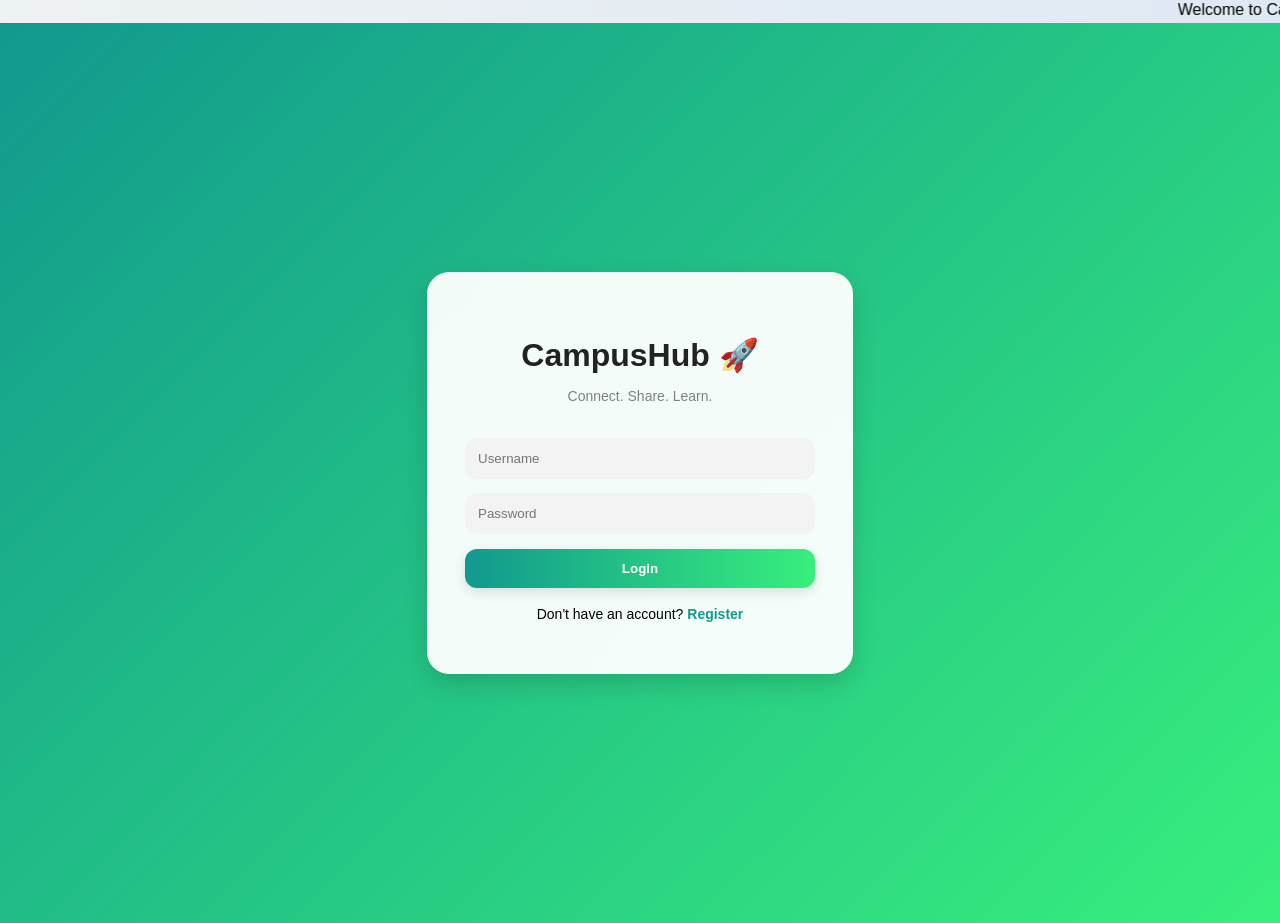
==== templates/login.html @ 4258df91 "Initial commit - CampusHub project" ====
<!DOCTYPE html>
<html>
<head>
    <title>Login - CampusHub</title>
    <link rel="stylesheet" href="/static/style.css">
</head>
<body>
<marquee behavior="scroll" direction="left" class="marquee">Welcome to CampusHub - Your Campus, Your Community! 🌟</marquee>
<div class="login-container">
    <div class="login-box">
        <h2>CampusHub 🚀</h2>
        <p class="subtitle">Connect. Share. Learn.</p>

        <form action="/login" method="POST">
            <input type="text" name="username" placeholder="Username" required>
            <input type="password" name="password" placeholder="Password" required>

            <button>Login</button>
        </form>

        <p class="register-text">
            Don't have an account? <a href="/register">Register</a>
        </p>
    </div>
</div>

</body>
</html>
---- static/style.css ----
body {
    font-family: 'Segoe UI', sans-serif;
    background: linear-gradient(to right, #eef2f3, #dfe9f3);
    margin: 0;
    padding: 0;
    transition: 0.3s;
}

/* NAVBAR */

.navbar {
    background: linear-gradient(90deg, #11998e, #38ef7d);
    color: white;
    padding: 14px;
    text-align: center;
    font-size: 26px;
    font-weight: bold;
    box-shadow: 0 4px 15px rgba(0,0,0,0.15);
}

/* MAIN CONTAINER */

.container {
    width: 850px;
    margin: auto;
    margin-top: 30px;
}

/* HEADING */

h2 {
    font-size: 34px;
    margin-bottom: 20px;
    color: #222;
}

/* POST BOX */

.post-box {
    background: rgba(255,255,255,0.92);
    backdrop-filter: blur(8px);
    padding: 24px;
    border-radius: 22px;
    margin-bottom: 25px;
    box-shadow: 0 8px 20px rgba(0,0,0,0.08);
}

/* TEXTAREA */

textarea {
    width: 100%;
    height: 130px;
    padding: 16px;
    border-radius: 16px;
    border: none;
    resize: none;
    font-size: 15px;
    outline: none;
    background: #f9f9f9;
    box-shadow: inset 0 2px 5px rgba(0,0,0,0.05);
    box-sizing: border-box;
}

textarea:focus {
    box-shadow: 0 0 0 2px #38ef7d;
}

/* OPTIONS */

.options {
    display: flex;
    justify-content: space-between;
    align-items: center;
    margin-top: 16px;
}

select {
    padding: 10px 14px;
    border-radius: 10px;
    border: none;
    background: #f3f3f3;
    font-weight: bold;
}

.anonymous-label {
    font-size: 14px;
    font-weight: 500;
}

/* BUTTON */

button {
    margin-top: 15px;
    padding: 12px 24px;
    background: linear-gradient(90deg, #11998e, #38ef7d);
    color: white;
    border: none;
    border-radius: 12px;
    cursor: pointer;
    transition: all 0.3s ease;
    font-weight: bold;
    box-shadow: 0 4px 12px rgba(0,0,0,0.12);
}

button:hover {
    transform: translateY(-2px) scale(1.03);
}

/* POST CARD */

.post-card {
    background: rgba(255,255,255,0.95);
    backdrop-filter: blur(8px);
    padding: 24px;
    border-radius: 22px;
    margin-bottom: 28px;
    overflow: hidden;
    box-shadow: 0 8px 20px rgba(0,0,0,0.08);
    transition: all 0.3s ease;
    border: 1px solid rgba(255,255,255,0.2);
    width: 100%;
    box-sizing: border-box;
}

.post-card:hover {
    transform: translateY(-4px);
}

/* HEADER */

.post-header {
    display: flex;
    justify-content: space-between;
    align-items: center;
}

.user {
    font-weight: bold;
    font-size: 21px;
}

/* CATEGORY */

.category {
    display: inline-block;
    background: #e8f5e9;
    color: #2e7d32;
    padding: 6px 14px;
    border-radius: 25px;
    font-size: 12px;
    font-weight: bold;
    margin-top: 8px;
}

/* CONTENT */

.content {
    margin-top: 16px;
    font-size: 16px;
    line-height: 1.7;
}

/* IMAGE */

.post-image {
    width: 100%;
    max-height: 450px;
    object-fit: cover;
    border-radius: 16px;
    margin-top: 16px;
    box-shadow: 0 4px 12px rgba(0,0,0,0.12);
}

/* ACTIONS */

.actions {
    margin-top: 16px;
}

.actions a {
    text-decoration: none;
    color: #11998e;
    font-weight: bold;
    margin-right: 18px;
    transition: 0.3s;
}

.actions a:hover {
    color: #0a7c72;
}

/* COMMENT BOX */

.comment-box {
    display: flex;
    gap: 12px;
    margin-top: 18px;
    flex-wrap: wrap;
}

.comment-box input {
    flex: 1;
    padding: 13px;
    border-radius: 12px;
    border: none;
    background: #f3f3f3;
    outline: none;
}

/* COMMENTS */

.comment {
    margin-top: 12px;
    background: #f7f7f7;
    padding: 12px;
    border-radius: 12px;
    font-size: 14px;
    color: #444;
}

/* LOGIN PAGE */

.login-container {
    height: 100vh;
    display: flex;
    justify-content: center;
    align-items: center;
    background: linear-gradient(135deg, #11998e, #38ef7d);
}

.login-box {
    background: rgba(255,255,255,0.95);
    backdrop-filter: blur(10px);
    padding: 38px;
    border-radius: 22px;
    width: 350px;
    text-align: center;
    box-shadow: 0 10px 25px rgba(0,0,0,0.15);
}

.login-box h2 {
    margin-bottom: 5px;
    font-size: 32px;
}

.subtitle {
    color: gray;
    font-size: 14px;
    margin-bottom: 20px;
}

.login-box input {
    width: 100%;
    padding: 13px;
    margin-top: 14px;
    border: none;
    border-radius: 12px;
    background: #f3f3f3;
    outline: none;
    box-sizing: border-box;
}

.login-box button {
    width: 100%;
}

.register-text {
    margin-top: 18px;
    font-size: 14px;
}

.register-text a {
    color: #11998e;
    text-decoration: none;
    font-weight: bold;
}

/* FILTER */

.filter-box {
    display: flex;
    gap: 12px;
    align-items: center;
    margin-bottom: 20px;
    flex-wrap: wrap;
}

.filter-box a {
    text-decoration: none;
    background: white;
    padding: 10px 18px;
    border-radius: 30px;
    color: #333;
    font-weight: bold;
    box-shadow: 0 3px 8px rgba(0,0,0,0.08);
    transition: all 0.3s ease;
}

.filter-box a:hover {
    background: linear-gradient(90deg, #11998e, #38ef7d);
    color: white;
}

/* TIMESTAMP */

.time {
    color: gray;
    font-size: 12px;
    margin-top: 6px;
}

/* DELETE */

.delete-btn {
    color: red !important;
    font-weight: bold;
}

/* DARK BUTTON */

.dark-btn {
    margin-top: 0;
}

/* DARK MODE */

.dark-mode {
    background: #0f172a;
    color: white;
}

.dark-mode .post-card,
.dark-mode .post-box,
.dark-mode .login-box {
    background: rgba(30,30,30,0.95);
    color: white;
}

.dark-mode textarea,
.dark-mode input,
.dark-mode select {
    background: #2b2b2b;
    color: white;
    border: none;
}

.dark-mode .comment {
    background: #2b2b2b;
    color: white;
}

.dark-mode .filter-box a {
    background: #2b2b2b;
    color: white;
}

.dark-mode .search-box input {
    background: #2b2b2b;
    color: white;
}

/* ANSWER IMAGE */

.answer-image {
    width: 100%;
    max-height: 320px;
    object-fit: cover;
    margin-top: 12px;
    border-radius: 14px;
}

/* COMMENT TOP */

.comment-top {
    display: flex;
    justify-content: space-between;
    align-items: center;
}

.delete-comment {
    text-decoration: none;
    color: red;
    font-size: 14px;
}

/* SEARCH */

.search-box {
    margin: 20px 0;
}

.search-box form {
    display: flex;
    gap: 12px;
}

.search-box input {
    flex: 1;
    padding: 15px;
    border-radius: 14px;
    border: none;
    outline: none;
    background: white;
    box-shadow: 0 3px 10px rgba(0,0,0,0.08);
}

/* PROFILE */

.profile-section {
    display: flex;
    align-items: center;
    gap: 12px;
}

.profile-pic {
    width: 55px;
    height: 55px;
    border-radius: 50%;
    object-fit: cover;
    border: 3px solid #38ef7d;
}

/* SOLVE */

.solve-btn {
    color: green;
    text-decoration: none;
    font-weight: bold;
}

.solved-badge {
    color: green;
    font-weight: bold;
    margin-top: 8px;
}

/* FEED */

.feed {
    margin-top: 25px;
}

/* FILE INPUT */

.file-input {
    margin-top: 12px;
    font-size: 14px;
}

/* MOBILE */

@media(max-width: 768px) {

    .container {
        width: 92%;
    }

    .comment-box {
        flex-direction: column;
    }

    .search-box form {
        flex-direction: column;
    }

}

/* BACKGROUND DECORATION */
/*
body::before {
    content: "";
    position: fixed;
    width: 500px;
    height: 500px;
    background: rgba(56, 239, 125, 0.15);
    border-radius: 50%;
    top: -120px;
    left: -120px;
    z-index: -1;
    filter: blur(80px);
}

body::after {
    content: "";
    position: fixed;
    width: 450px;
    height: 450px;
    background: rgba(17, 153, 142, 0.15);
    border-radius: 50%;
    bottom: -100px;
    right: -100px;
    z-index: -1;
    filter: blur(80px);
}



.container {
    position: relative;
    z-index: 1;
}


h2 {
    font-size: 40px;
    font-weight: 800;
    background: linear-gradient(90deg, #11998e, #38ef7d);
    -webkit-background-clip: text;
    -webkit-text-fill-color: transparent;
    margin-bottom: 25px;
}

/* POST BOX ANIMATION

.post-box {
    animation: fadeUp 0.5s ease;
}

.post-card {
    position: relative;
    overflow: hidden;
}

.post-card::before {
    content: "";
    position: absolute;
    top: 0;
    left: 0;
    width: 6px;
    height: 100%;
    background: linear-gradient(#11998e, #38ef7d);
}



.profile-section {
    display: flex;
    align-items: center;
    gap: 14px;
    margin-bottom: 10px;
}

.user {
    font-size: 24px;
    font-weight: 700;
}



.search-box input {
    transition: 0.3s;
}

.search-box input:focus {
    transform: scale(1.01);
    box-shadow: 0 0 0 3px rgba(56,239,125,0.3);
}



.filter-box a:hover,
.filter-box a.active {
    background: linear-gradient(90deg, #11998e, #38ef7d);
    color: white;
    transform: translateY(-2px);
}

/* POST BUTTON 

button {
    position: relative;
    overflow: hidden;
}

button::after {
    content: "";
    position: absolute;
    width: 100%;
    height: 100%;
    top: 0;
    left: -100%;
    background: rgba(255,255,255,0.2);
    transition: 0.4s;
}

button:hover::after {
    left: 100%;
}



.comments-section {
    margin-top: 18px;
    border-top: 1px solid #eee;
    padding-top: 15px;
}



.comment {
    transition: 0.3s;
}

.comment:hover {
    transform: translateX(5px);
    background: #f0fdf4;
}



.dark-mode {
    background: linear-gradient(to right, #0f172a, #111827);
}

.dark-mode .post-card,
.dark-mode .post-box,
.dark-mode .search-box input {
    background: rgba(25,25,25,0.95);
    color: white;
}

.dark-mode .comment {
    background: #1f2937;
}

.dark-mode .comment:hover {
    background: #273549;
}

.dark-mode .filter-box a {
    background: #1f2937;
}

.dark-mode h2 {
    background: linear-gradient(90deg, #38ef7d, #4ade80);
    -webkit-background-clip: text;
    -webkit-text-fill-color: transparent;
}



@keyframes fadeUp {
    from {
        opacity: 0;
        transform: translateY(20px);
    }

    to {
        opacity: 1;
        transform: translateY(0);
    }
} */
 .leaderboard{
    background:white;
    padding:20px;
    border-radius:20px;
    margin-bottom:25px;
    box-shadow:0 8px 25px rgba(0,0,0,0.08);
}

.leaderboard h3{
    margin-bottom:15px;
}

.leader-card{
    display:flex;
    justify-content:space-between;
    padding:12px;
    background:#f7f7f7;
    border-radius:12px;
    margin-bottom:10px;
    font-weight:600;
}

.save-btn{
    color:#ff4081;
    font-weight:700;
    margin-left:15px;
    text-decoration:none;
}
/* ================================
   PROFILE PAGE - MODERN UI
   Add this at the END of style.css
================================ */

.profile-page {
    display: flex;
    justify-content: center;
    align-items: flex-start;
    padding: 50px 20px;
    min-height: calc(100vh - 120px);
}

.profile-card-modern {
    width: 100%;
    max-width: 850px;
    background: #ffffff;
    border-radius: 30px;
    overflow: hidden;
    box-shadow: 0 25px 60px rgba(0, 0, 0, 0.12);
    animation: fadeInUp 0.6s ease;
}

/* Top gradient banner */
.profile-cover {
    height: 220px;
    background: linear-gradient(135deg, #667eea, #764ba2, #00c6ff);
    position: relative;
}

/* Content wrapper */
.profile-content {
    position: relative;
    text-align: center;
    padding: 0 50px 50px;
    margin-top: -90px; /* Pull content upward */
}

/* Large circular profile image */
.profile-large {
    width: 180px;
    height: 180px;
    border-radius: 50%;
    object-fit: cover;
    border: 8px solid #ffffff;
    box-shadow: 0 12px 35px rgba(0, 0, 0, 0.18);
    background: #fff;
}

/* Placeholder if no image */
.profile-placeholder {
    width: 180px;
    height: 180px;
    border-radius: 50%;
    background: linear-gradient(135deg, #4facfe, #00f2fe);
    color: white;
    font-size: 80px;
    display: flex;
    justify-content: center;
    align-items: center;
    margin: 0 auto;
    border: 8px solid #ffffff;
    box-shadow: 0 12px 35px rgba(0, 0, 0, 0.18);
}

/* Name */
.profile-name {
    margin-top: 20px;
    font-size: 42px;
    font-weight: 800;
    color: #1f2937;
}

/* Subtitle */
.profile-subtitle {
    margin-top: 8px;
    font-size: 16px;
    color: #6b7280;
    font-weight: 500;
}

/* Stats section */
.profile-stats {
    display: flex;
    justify-content: center;
    gap: 25px;
    margin-top: 35px;
    flex-wrap: wrap;
}

/* Each stat card */
.stat-box {
    background: linear-gradient(135deg, #f8fafc, #eef4ff);
    padding: 28px 36px;
    border-radius: 22px;
    min-width: 170px;
    box-shadow: 0 8px 25px rgba(0, 0, 0, 0.06);
    transition: 0.3s ease;
}

.stat-box:hover {
    transform: translateY(-6px);
    box-shadow: 0 16px 35px rgba(0, 0, 0, 0.10);
}

.stat-box h3 {
    margin: 0;
    font-size: 34px;
    font-weight: 800;
    color: #10b981;
}

.stat-box p {
    margin-top: 8px;
    font-size: 14px;
    color: #6b7280;
    font-weight: 600;
    text-transform: uppercase;
    letter-spacing: 0.6px;
}

/* Achievement badges */
.profile-badges {
    margin-top: 30px;
}

.badge {
    display: inline-block;
    margin: 6px;
    padding: 10px 18px;
    border-radius: 999px;
    background: linear-gradient(135deg, #10b981, #34d399);
    color: #ffffff;
    font-size: 14px;
    font-weight: 700;
    box-shadow: 0 6px 18px rgba(16, 185, 129, 0.25);
}

/* Back button */
.profile-back-btn {
    display: inline-block;
    margin-top: 35px;
    padding: 14px 30px;
    border-radius: 14px;
    background: linear-gradient(135deg, #667eea, #764ba2);
    color: #ffffff;
    text-decoration: none;
    font-weight: 700;
    font-size: 15px;
    box-shadow: 0 10px 25px rgba(102, 126, 234, 0.25);
    transition: 0.3s ease;
}

.profile-back-btn:hover {
    transform: translateY(-3px);
    box-shadow: 0 16px 30px rgba(102, 126, 234, 0.35);
}

/* Responsive */
@media (max-width: 768px) {
    .profile-content {
        padding: 0 25px 40px;
        margin-top: -70px;
    }

    .profile-large,
    .profile-placeholder {
        width: 140px;
        height: 140px;
    }

    .profile-name {
        font-size: 32px;
    }

    .stat-box {
        min-width: 140px;
        padding: 22px 20px;
    }

    .stat-box h3 {
        font-size: 28px;
    }
}
/* ==========================================
   NOTIFICATIONS PAGE - MODERN PROFESSIONAL UI
   Add this at the END of style.css
========================================== */

.notifications-page {
    display: flex;
    justify-content: center;
    padding: 50px 20px;
    min-height: calc(100vh - 120px);
}

.notifications-card {
    width: 100%;
    max-width: 900px;
    background: #ffffff;
    border-radius: 30px;
    box-shadow: 0 25px 60px rgba(0, 0, 0, 0.12);
    overflow: hidden;
    animation: fadeInUp 0.6s ease;
}

/* Header */
.notifications-header {
    display: flex;
    align-items: center;
    gap: 20px;
    padding: 35px 40px;
    background: linear-gradient(135deg, #667eea, #764ba2, #00c6ff);
    color: white;
}

.notification-icon {
    width: 70px;
    height: 70px;
    border-radius: 50%;
    background: rgba(255, 255, 255, 0.2);
    display: flex;
    justify-content: center;
    align-items: center;
    font-size: 32px;
    backdrop-filter: blur(8px);
}

.notifications-header h2 {
    margin: 0;
    font-size: 34px;
    font-weight: 800;
}

.notifications-header p {
    margin-top: 6px;
    font-size: 15px;
    opacity: 0.9;
}

/* List */
.notifications-list {
    padding: 25px;
}

/* Each notification */
.notification-item {
    display: flex;
    align-items: flex-start;
    gap: 18px;
    padding: 22px 24px;
    margin-bottom: 18px;
    background: linear-gradient(135deg, #f8fafc, #eef6ff);
    border-radius: 18px;
    border-left: 5px solid #10b981;
    box-shadow: 0 8px 20px rgba(0, 0, 0, 0.05);
    transition: 0.3s ease;
}

.notification-item:hover {
    transform: translateY(-3px);
    box-shadow: 0 14px 28px rgba(0, 0, 0, 0.08);
}

/* Green dot */
.notification-dot {
    width: 12px;
    height: 12px;
    margin-top: 7px;
    border-radius: 50%;
    background: #10b981;
    flex-shrink: 0;
    box-shadow: 0 0 12px rgba(16, 185, 129, 0.4);
}

/* Message text */
.notification-content {
    font-size: 16px;
    line-height: 1.7;
    color: #374151;
    font-weight: 500;
}

/* Empty state */
.empty-notifications {
    text-align: center;
    padding: 70px 30px;
}

.empty-icon {
    font-size: 72px;
    margin-bottom: 20px;
}

.empty-notifications h3 {
    font-size: 28px;
    margin-bottom: 12px;
    color: #1f2937;
}

.empty-notifications p {
    font-size: 16px;
    color: #6b7280;
    max-width: 500px;
    margin: 0 auto;
    line-height: 1.8;
}

/* Footer */
.notifications-footer {
    text-align: center;
    padding: 0 0 40px;
}

/* Mobile Responsive */
@media (max-width: 768px) {
    .notifications-header {
        flex-direction: column;
        text-align: center;
        padding: 30px 25px;
    }

    .notifications-header h2 {
        font-size: 28px;
    }

    .notifications-list {
        padding: 18px;
    }

    .notification-item {
        padding: 18px;
    }

    .notification-content {
        font-size: 15px;
    }
}
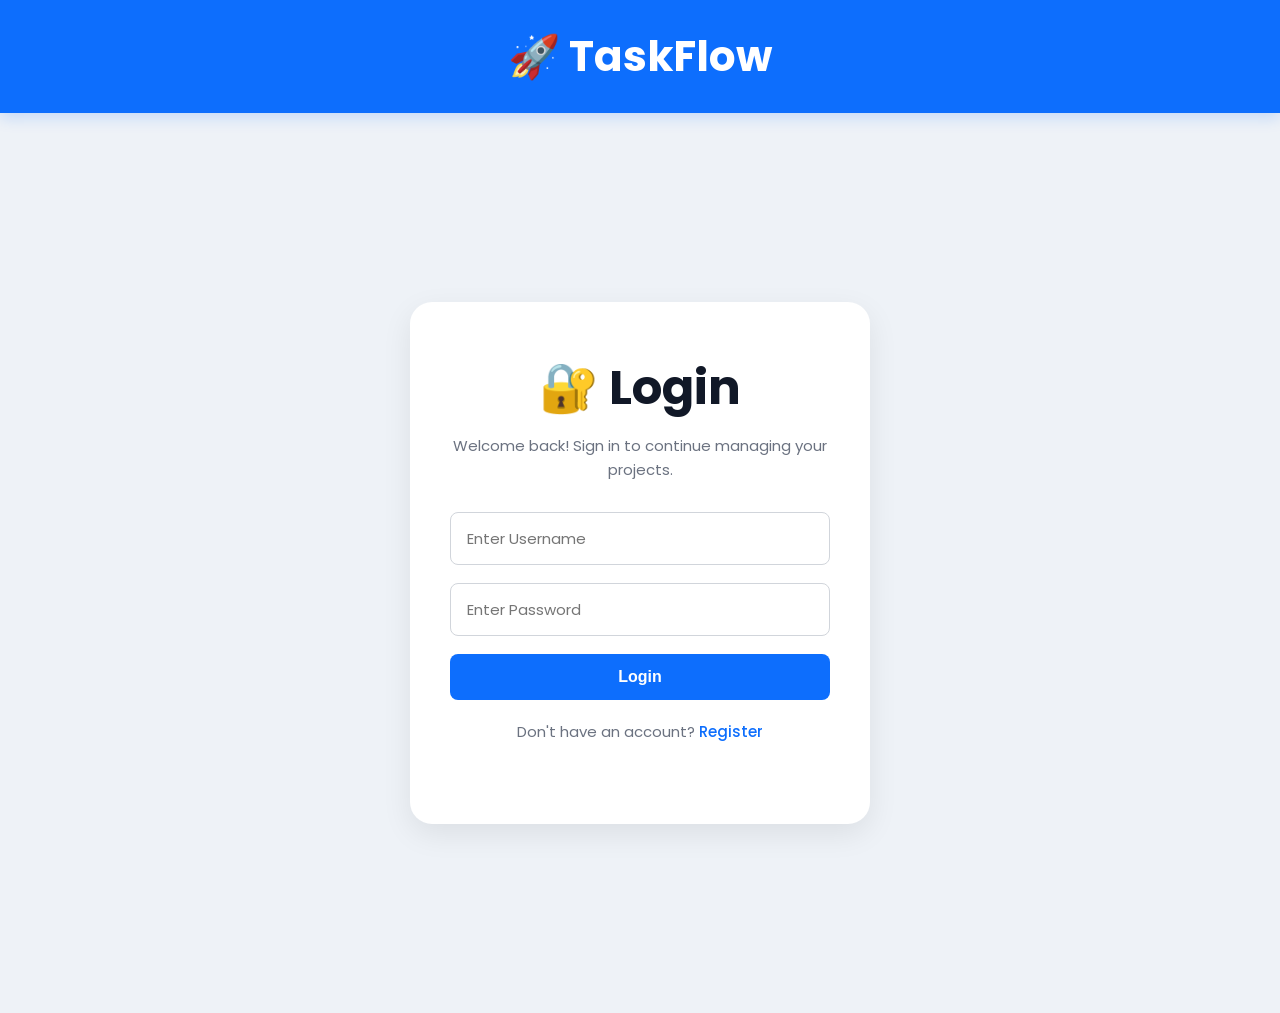
==== commit 1899a05b: "Initial commit of TaskFlow project" ====
--- a/templates/login.html
+++ b/templates/login.html
@@ -1,28 +1,48 @@
 <!DOCTYPE html>
-<html>
+<html lang="en">
 <head>
-    <title>Login - CampusHub</title>
-    <link rel="stylesheet" href="/static/style.css">
+    <meta charset="UTF-8">
+    <meta name="viewport" content="width=device-width, initial-scale=1.0">
+    <title>Login - TaskFlow</title>
+    <link rel="stylesheet" href="/static/styles.css">
 </head>
 <body>
-<marquee behavior="scroll" direction="left" class="marquee">Welcome to CampusHub - Your Campus, Your Community! 🌟</marquee>
-<div class="login-container">
-    <div class="login-box">
-        <h2>CampusHub 🚀</h2>
-        <p class="subtitle">Connect. Share. Learn.</p>
 
-        <form action="/login" method="POST">
-            <input type="text" name="username" placeholder="Username" required>
-            <input type="password" name="password" placeholder="Password" required>
+    <!-- Top Navbar -->
+    <div class="navbar">
+        🚀 TaskFlow
+    </div>
 
-            <button>Login</button>
-        </form>
+    <!-- Centered Login Card -->
+    <div class="auth-container">
+        <div class="auth-box">
+            <h1>🔐 Login</h1>
+            <p>Welcome back! Sign in to continue managing your projects.</p>
 
-        <p class="register-text">
-            Don't have an account? <a href="/register">Register</a>
-        </p>
+            <form method="POST">
+                <input
+                    type="text"
+                    name="username"
+                    placeholder="Enter Username"
+                    required
+                >
+
+                <input
+                    type="password"
+                    name="password"
+                    placeholder="Enter Password"
+                    required
+                >
+
+                <button type="submit">Login</button>
+            </form>
+
+            <p style="margin-top: 20px;">
+                Don't have an account?
+                <a href="/register">Register</a>
+            </p>
+        </div>
     </div>
-</div>
 
 </body>
 </html>
--- a/static/styles.css
+++ b/static/styles.css
@@ -0,0 +1,315 @@
+@import url('https://fonts.googleapis.com/css2?family=Poppins:wght@400;500;600;700&display=swap');
+
+/* =========================
+   RESET
+========================= */
+* {
+    margin: 0;
+    padding: 0;
+    box-sizing: border-box;
+}
+
+body {
+    font-family: 'Poppins', sans-serif;
+    background: #eef2f7;
+    color: #1f2937;
+    min-height: 100vh;
+}
+
+/* =========================
+   NAVBAR
+========================= */
+.navbar {
+    background: #0d6efd;
+    color: white;
+    padding: 25px 40px;
+    font-size: 42px;
+    font-weight: 700;
+    text-align: center;
+    box-shadow: 0 4px 15px rgba(13, 110, 253, 0.2);
+}
+
+/* =========================
+   AUTH PAGE (LOGIN/REGISTER)
+========================= */
+.auth-container {
+    min-height: 100vh;
+    display: flex;
+    justify-content: center;
+    align-items: center;
+    padding: 20px;
+}
+
+.auth-box {
+    width: 100%;
+    max-width: 460px;
+    background: white;
+    padding: 50px 40px;
+    border-radius: 22px;
+    box-shadow: 0 10px 30px rgba(0, 0, 0, 0.08);
+    text-align: center;
+}
+
+.auth-box h1 {
+    font-size: 48px;
+    font-weight: 700;
+    margin-bottom: 10px;
+    color: #111827;
+}
+
+.auth-box p {
+    color: #6b7280;
+    margin-bottom: 30px;
+    line-height: 1.6;
+    font-size: 15px;
+}
+
+/* =========================
+   INPUTS
+========================= */
+input,
+textarea,
+select {
+    width: 100%;
+    padding: 14px 16px;
+    margin-bottom: 18px;
+    border: 1px solid #d1d5db;
+    border-radius: 8px;
+    font-size: 15px;
+    font-family: inherit;
+    outline: none;
+    transition: 0.3s;
+}
+
+input:focus,
+textarea:focus,
+select:focus {
+    border-color: #0d6efd;
+    box-shadow: 0 0 0 4px rgba(13, 110, 253, 0.12);
+}
+
+/* =========================
+   BUTTONS
+========================= */
+button,
+.btn {
+    width: 100%;
+    background: #0d6efd;
+    color: white;
+    border: none;
+    padding: 14px;
+    border-radius: 8px;
+    font-size: 16px;
+    font-weight: 600;
+    cursor: pointer;
+    text-decoration: none;
+    display: inline-block;
+    transition: 0.3s;
+}
+
+button:hover,
+.btn:hover {
+    background: #0b5ed7;
+    transform: translateY(-2px);
+}
+
+/* =========================
+   LINKS
+========================= */
+a {
+    color: #0d6efd;
+    text-decoration: none;
+    font-weight: 500;
+}
+
+a:hover {
+    text-decoration: underline;
+}
+
+/* =========================
+   DASHBOARD
+========================= */
+.container {
+    width: 90%;
+    max-width: 1100px;
+    margin: 40px auto;
+}
+
+.card {
+    background: white;
+    border-radius: 20px;
+    padding: 30px;
+    margin-bottom: 30px;
+    box-shadow: 0 10px 30px rgba(0, 0, 0, 0.06);
+}
+
+.card h1 {
+    font-size: 42px;
+    margin-bottom: 10px;
+}
+
+.card h2 {
+    font-size: 28px;
+    margin-bottom: 20px;
+}
+
+.card h3 {
+    font-size: 22px;
+    margin-bottom: 8px;
+}
+
+.card p {
+    color: #6b7280;
+    line-height: 1.7;
+}
+
+/* =========================
+   PROJECT ACTIONS
+========================= */
+.project-actions {
+    margin-top: 15px;
+    display: flex;
+    gap: 10px;
+    flex-wrap: wrap;
+}
+
+.project-actions .btn {
+    width: auto;
+    padding: 12px 20px;
+}
+
+.delete-btn {
+    background: #ef4444;
+    color: white;
+    padding: 12px 20px;
+    border-radius: 8px;
+    text-decoration: none;
+    font-weight: 600;
+}
+
+.delete-btn:hover {
+    background: #dc2626;
+}
+
+/* =========================
+   RESPONSIVE
+========================= */
+@media (max-width: 768px) {
+    .navbar {
+        font-size: 28px;
+        padding: 20px;
+    }
+
+    .auth-box {
+        padding: 40px 25px;
+    }
+
+    .auth-box h1 {
+        font-size: 38px;
+    }
+
+    .container {
+        width: 95%;
+    }
+
+    .card {
+        padding: 20px;
+    }
+
+    .card h1 {
+        font-size: 32px;
+    }
+
+    .card h2 {
+        font-size: 24px;
+    }
+}
+/* Role Badge */
+.role-badge {
+    display: inline-block;
+    background: linear-gradient(90deg, #f59e0b, #f97316);
+    color: white;
+    padding: 6px 14px;
+    border-radius: 999px;
+    font-size: 14px;
+    font-weight: 600;
+}
+
+/* Statistics Grid */
+.stats-grid {
+    display: grid;
+    grid-template-columns: repeat(auto-fit, minmax(220px, 1fr));
+    gap: 20px;
+    margin-bottom: 30px;
+}
+
+.stat-card {
+    background: white;
+    border-radius: 20px;
+    padding: 30px;
+    text-align: center;
+    box-shadow: 0 10px 25px rgba(0, 0, 0, 0.06);
+}
+
+.stat-card h3 {
+    font-size: 2.5rem;
+    color: #0d6efd;
+    margin-bottom: 8px;
+}
+
+.stat-card p {
+    color: #6b7280;
+    font-weight: 500;
+}
+
+.progress-bar {
+    background: linear-gradient(90deg, #22c55e, #16a34a);
+    height: 100%;
+    color: white;
+    font-weight: 600;
+    text-align: center;
+    line-height: 24px;
+    font-size: 13px;
+    border-radius: 10px;
+}
+/* Dark Mode */
+body.dark-mode {
+    background: #111827;
+    color: #f9fafb;
+}
+
+body.dark-mode .navbar {
+    background: linear-gradient(90deg, #111827, #1f2937);
+}
+
+body.dark-mode .card,
+body.dark-mode .stat-card {
+    background: #1f2937;
+    color: #f9fafb;
+    box-shadow: 0 8px 25px rgba(0, 0, 0, 0.4);
+}
+
+body.dark-mode input,
+body.dark-mode textarea,
+body.dark-mode select {
+    background: #374151;
+    color: white;
+    border: 1px solid #4b5563;
+}
+
+body.dark-mode input::placeholder,
+body.dark-mode textarea::placeholder {
+    color: #d1d5db;
+}
+
+body.dark-mode a {
+    color: inherit;
+}
+
+body.dark-mode p,
+body.dark-mode h1,
+body.dark-mode h2,
+body.dark-mode h3,
+body.dark-mode strong {
+    color: #f9fafb;
+}
